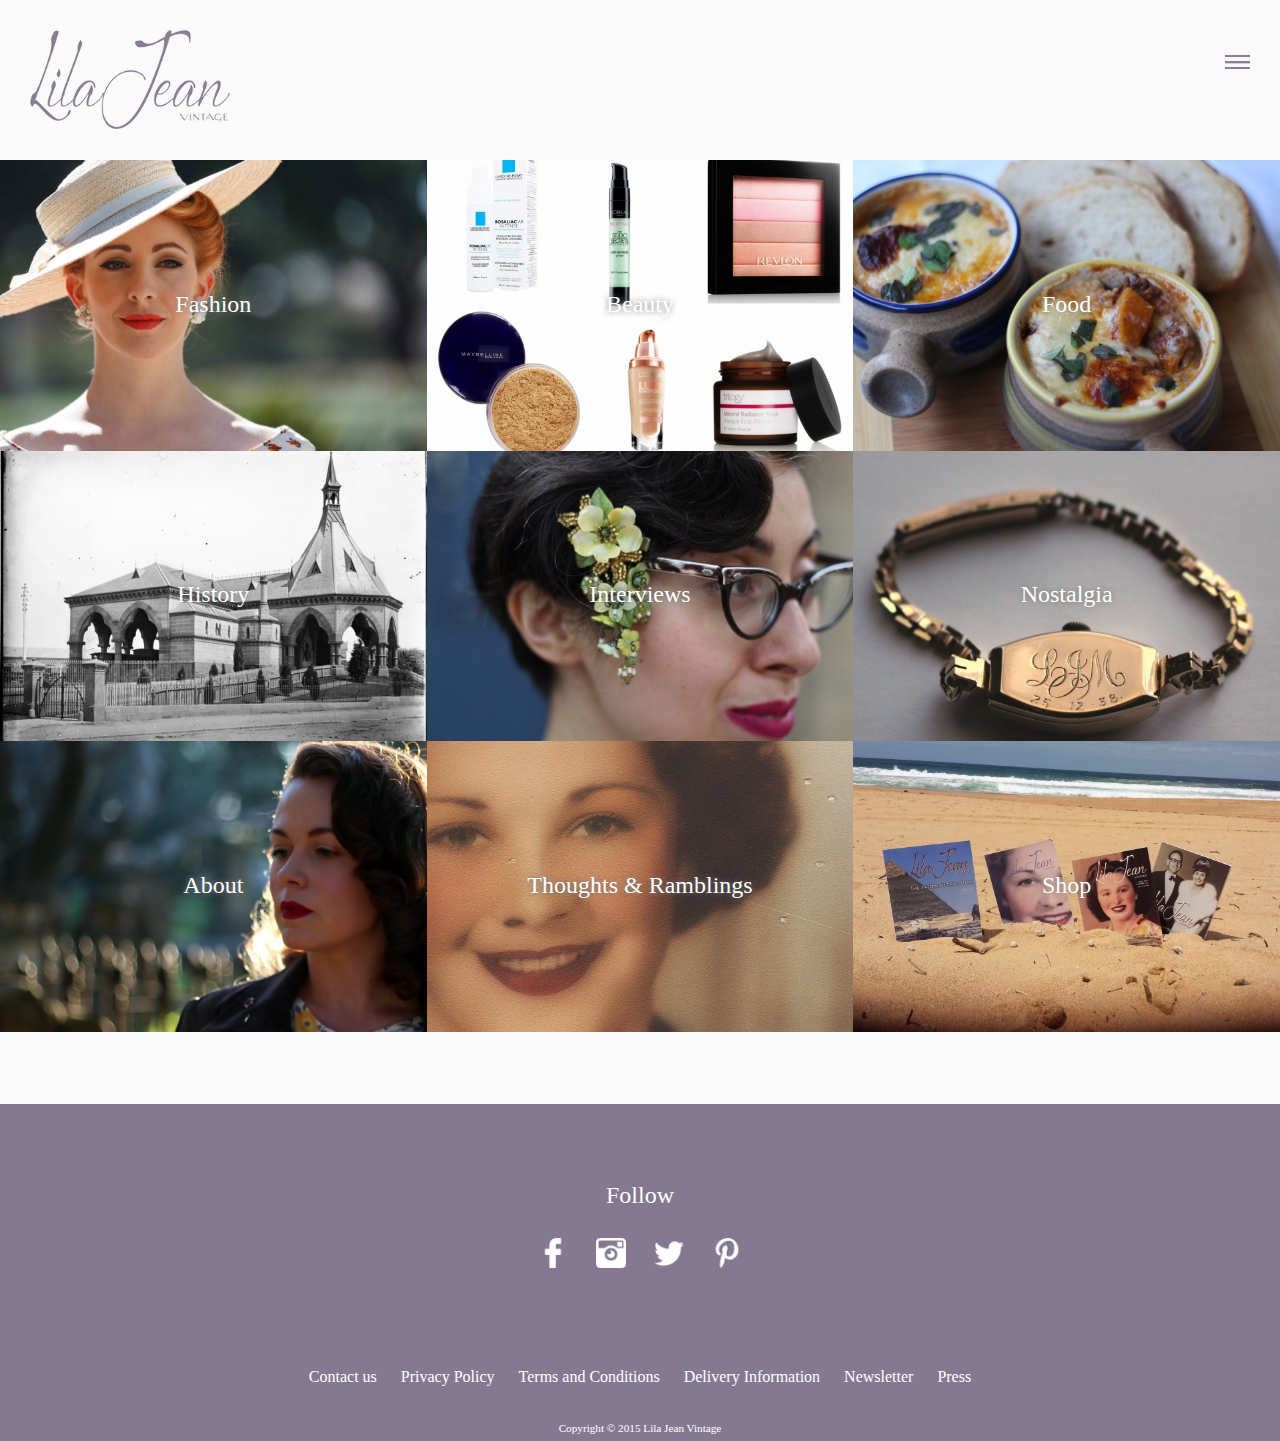
==== index.html @ 7202f4dc "update footer" ====
<!DOCTYPE html>
<html>
<head>
  <meta charset="utf-8">
  <meta http-equiv="X-UA-Compatible" content="IE=edge">
  <title>Lila Jean Vintage</title>
  <meta name="description" content="">
  <meta name="viewport" content="width=device-width, initial-scale=1">
  <link rel="shortcut icon" href="images/favicon.ico">
  <link rel="stylesheet" href="css/styles.css">
</head>
<body>

<header class="header">
  <h1 class="header__logo"><img src="images/lilla-jean-logo.png" alt="Lila Jean Vintage logo"></h1>


  <nav>
    <a href="#" class="nav__menu_cta" id="jsShowNav"><img src="images/icon-hamburger-menu.png" alt="icon menu"></a>
    <a href="#" class="nav__close_cta" id="jsCloseNav"><img src="images/icon-close.png" alt="icon close"></a>
    <ul class="nav__items">
      <li><a href="http://lilajeanvintage.wordpress.com/tag/fashion/">Fashion</a></li>
      <li><a href="http://lilajeanvintage.wordpress.com/tag/beauty/">Beauty</a></li>
<li><a href="http://lilajeanvintage.wordpress.com/tag/food/">Food</a></li>
<li><a href="http://lilajeanvintage.wordpress.com/tag/history">History</a></li>
<li><a href="http://lilajeanvintage.wordpress.com/tag/interview/">Interviews</a></li>
<li><a href="http://lilajeanvintage.wordpress.com/tag/nostalgia/">Nostalgia</a></li>
      <li><a href="about/">About</a></li>
<li><a href="http://lilajeanvintage.wordpress.com/tag/thoughts-and-ramblings/">Thoughts & Ramblings</a></li>
      <li><a href="http://shop.lilajeanvintage.com">Shop</a></li>
      <li><a href="newsletter/">Newsletter</a></li>
    </ul>
  </nav>
</header>


<main>
  <section>
    <a href="https://lilajeanvintage.wordpress.com/tag/fashion/" target="_blank" class="image_cta">
      <img src="images/fashion-cta.jpg" class="image_cta__bg">
      <span class="image_cta__text">Fashion</span>
    </a>

    <a href="https://lilajeanvintage.wordpress.com/tag/beauty/" target="_blank" class="image_cta">
      <img src="images/beauty-cta.jpg" class="image_cta__bg">
      <span class="image_cta__text">Beauty</span>
    </a>

    <a href="https://lilajeanvintage.wordpress.com/tag/food/" target="_blank" class="image_cta">
      <img src="images/food-cta.jpg" class="image_cta__bg">
      <span class="image_cta__text">Food</span>
    </a>

<a href="https://lilajeanvintage.wordpress.com/tag/history/" target="_blank" class="image_cta">
      <img src="images/history-cta.jpg" class="image_cta__bg">
      <span class="image_cta__text">History</span>
    </a>

    <a href="https://lilajeanvintage.wordpress.com/tag/interview/" target="_blank" class="image_cta">
      <img src="images/interviews-cta.jpg" class="image_cta__bg">
      <span class="image_cta__text">Interviews</span>
    </a>

    <a href="https://lilajeanvintage.wordpress.com/tag/nostalgia/" target="_blank" class="image_cta">
      <img src="images/nostalgia-cta.jpg" class="image_cta__bg">
      <span class="image_cta__text">Nostalgia</span>
    </a>
  
    <a href="about/" class="image_cta">
      <img src="images/about-cta.jpg" class="image_cta__bg">
      <span class="image_cta__text">About</span>
    </a>

    <a href="https://lilajeanvintage.wordpress.com/tag/thoughts-and-ramblings/" target="_blank" class="image_cta">
      <img src="images/issue-one-cta.jpg" class="image_cta__bg">
      <span class="image_cta__text">Thoughts & Ramblings</span>
    </a>

    <a href="http://shop.lilajeanvintage.com" target="_blank" class="image_cta">
      <img src="images/shop-cta.jpg" class="image_cta__bg">
      <span class="image_cta__text">Shop</span>
    </a>
  </section>

</main>


<footer class="footer--primary">
  <section class="follow">
    <h2 class="follow__title">Follow</h2>
    <ul class="follow__links">
      <li><a href="http://www.facebook.com/lilajeanvintage" target="_blank"><img src="images/icon-facebook.png"
                                                                                 alt="Facebook logo"></a>
      </li>
      <li><a href="http://instagram.com/lilajeanvintage" target="_blank"><img src="images/icon-instagram.png"
                                                                              alt="Instagram logo"></a></li>
      <li><a href="https://twitter.com/lilajeanvintage" target="_blank"><img src="images/icon-twitter.png"></a></li>
      <li><a href="http://pinterest.com/lilajeanvintage" target="_blank"><img src="images/icon-pinterest.png"
                                                                              alt="Pinterest logo"></a></li>
    </ul>
  </section>

  <nav class="footer_nav">
    <ul>
      <li><a href="contact-us/">Contact us</a></li>
      <li><a href="what-you-need-to-know/">Privacy Policy</a></li>
      <li><a href="what-you-need-to-know/">Terms and Conditions</a></li>
      <li><a href="what-you-need-to-know/">Delivery Information</a></li>
      <li><a href="newsletter/">Newsletter</a></li>
      <li><a href="press/">Press</a></li>
    </ul>
  </nav>

  <span class="copyright">Copyright &copy; 2015 Lila Jean Vintage</span>
</footer>

<script type="text/javascript" src="//s3.amazonaws.com/downloads.mailchimp.com/js/signup-forms/popup/embed.js" data-dojo-config="usePlainJson: true, isDebug: false"></script><script type="text/javascript">require(["mojo/signup-forms/Loader"], function(L) { L.start({"baseUrl":"mc.us8.list-manage.com","uuid":"e25e587246fcbd1bdb9b0944c","lid":"5637a9dcc6"}) })</script>
<script src="scripts/libs/jquery-2.1.3.min.js"></script>
<script src="scripts/libs/velocity.min.js"></script>
<script src="scripts/main.js"></script>

<!-- Google Analytics: UA-58886835-1 -->
<script>
  (function(b,o,i,l,e,r){b.GoogleAnalyticsObject=l;b[l]||(b[l]=
      function(){(b[l].q=b[l].q||[]).push(arguments)});b[l].l=+new Date;
    e=o.createElement(i);r=o.getElementsByTagName(i)[0];
    e.src='https://www.google-analytics.com/analytics.js';
    r.parentNode.insertBefore(e,r)}(window,document,'script','ga'));
  ga('create','UA­73125825­1','auto');ga('send','pageview');
</script>

</body>
</html>
---- css/styles.css ----
/*! normalize.css v3.0.2 | MIT License | git.io/normalize */
/**
 * 1. Set default font family to sans-serif.
 * 2. Prevent iOS text size adjust after orientation change, without disabling
 *    user zoom.
 */
html {
  font-family: sans-serif;
  /* 1 */
  -ms-text-size-adjust: 100%;
  /* 2 */
  -webkit-text-size-adjust: 100%;
  /* 2 */ }

/**
 * Remove default margin.
 */
body {
  margin: 0; }

/* HTML5 display definitions
   ========================================================================== */
/**
 * Correct `block` display not defined for any HTML5 element in IE 8/9.
 * Correct `block` display not defined for `details` or `summary` in IE 10/11
 * and Firefox.
 * Correct `block` display not defined for `main` in IE 11.
 */
article,
aside,
details,
figcaption,
figure,
footer,
header,
hgroup,
main,
menu,
nav,
section,
summary {
  display: block; }

/**
 * 1. Correct `inline-block` display not defined in IE 8/9.
 * 2. Normalize vertical alignment of `progress` in Chrome, Firefox, and Opera.
 */
audio,
canvas,
progress,
video {
  display: inline-block;
  /* 1 */
  vertical-align: baseline;
  /* 2 */ }

/**
 * Prevent modern browsers from displaying `audio` without controls.
 * Remove excess height in iOS 5 devices.
 */
audio:not([controls]) {
  display: none;
  height: 0; }

/**
 * Address `[hidden]` styling not present in IE 8/9/10.
 * Hide the `template` element in IE 8/9/11, Safari, and Firefox < 22.
 */
[hidden],
template {
  display: none; }

/* Links
   ========================================================================== */
/**
 * Remove the gray background color from active links in IE 10.
 */
a {
  background-color: transparent; }

/**
 * Improve readability when focused and also mouse hovered in all browsers.
 */
a:active,
a:hover {
  outline: 0; }

/* Text-level semantics
   ========================================================================== */
/**
 * Address styling not present in IE 8/9/10/11, Safari, and Chrome.
 */
abbr[title] {
  border-bottom: 1px dotted; }

/**
 * Address style set to `bolder` in Firefox 4+, Safari, and Chrome.
 */
b,
strong {
  font-weight: bold; }

/**
 * Address styling not present in Safari and Chrome.
 */
dfn {
  font-style: italic; }

/**
 * Address variable `h1` font-size and margin within `section` and `article`
 * contexts in Firefox 4+, Safari, and Chrome.
 */
h1 {
  font-size: 2em;
  margin: 0.67em 0; }

/**
 * Address styling not present in IE 8/9.
 */
mark {
  background: #ff0;
  color: #000; }

/**
 * Address inconsistent and variable font size in all browsers.
 */
small {
  font-size: 80%; }

/**
 * Prevent `sub` and `sup` affecting `line-height` in all browsers.
 */
sub,
sup {
  font-size: 75%;
  line-height: 0;
  position: relative;
  vertical-align: baseline; }

sup {
  top: -0.5em; }

sub {
  bottom: -0.25em; }

/* Embedded content
   ========================================================================== */
/**
 * Remove border when inside `a` element in IE 8/9/10.
 */
img {
  border: 0; }

/**
 * Correct overflow not hidden in IE 9/10/11.
 */
svg:not(:root) {
  overflow: hidden; }

/* Grouping content
   ========================================================================== */
/**
 * Address margin not present in IE 8/9 and Safari.
 */
figure {
  margin: 1em 40px; }

/**
 * Address differences between Firefox and other browsers.
 */
hr {
  -moz-box-sizing: content-box;
  box-sizing: content-box;
  height: 0; }

/**
 * Contain overflow in all browsers.
 */
pre {
  overflow: auto; }

/**
 * Address odd `em`-unit font size rendering in all browsers.
 */
code,
kbd,
pre,
samp {
  font-family: monospace, monospace;
  font-size: 1em; }

/* Forms
   ========================================================================== */
/**
 * Known limitation: by default, Chrome and Safari on OS X allow very limited
 * styling of `select`, unless a `border` property is set.
 */
/**
 * 1. Correct color not being inherited.
 *    Known issue: affects color of disabled elements.
 * 2. Correct font properties not being inherited.
 * 3. Address margins set differently in Firefox 4+, Safari, and Chrome.
 */
button,
input,
optgroup,
select,
textarea {
  color: inherit;
  /* 1 */
  font: inherit;
  /* 2 */
  margin: 0;
  /* 3 */ }

/**
 * Address `overflow` set to `hidden` in IE 8/9/10/11.
 */
button {
  overflow: visible; }

/**
 * Address inconsistent `text-transform` inheritance for `button` and `select`.
 * All other form control elements do not inherit `text-transform` values.
 * Correct `button` style inheritance in Firefox, IE 8/9/10/11, and Opera.
 * Correct `select` style inheritance in Firefox.
 */
button,
select {
  text-transform: none; }

/**
 * 1. Avoid the WebKit bug in Android 4.0.* where (2) destroys native `audio`
 *    and `video` controls.
 * 2. Correct inability to style clickable `input` types in iOS.
 * 3. Improve usability and consistency of cursor style between image-type
 *    `input` and others.
 */
button,
html input[type="button"],
input[type="reset"],
input[type="submit"] {
  -webkit-appearance: button;
  /* 2 */
  cursor: pointer;
  /* 3 */ }

/**
 * Re-set default cursor for disabled elements.
 */
button[disabled],
html input[disabled] {
  cursor: default; }

/**
 * Remove inner padding and border in Firefox 4+.
 */
button::-moz-focus-inner,
input::-moz-focus-inner {
  border: 0;
  padding: 0; }

/**
 * Address Firefox 4+ setting `line-height` on `input` using `!important` in
 * the UA stylesheet.
 */
input {
  line-height: normal; }

/**
 * It's recommended that you don't attempt to style these elements.
 * Firefox's implementation doesn't respect box-sizing, padding, or width.
 *
 * 1. Address box sizing set to `content-box` in IE 8/9/10.
 * 2. Remove excess padding in IE 8/9/10.
 */
input[type="checkbox"],
input[type="radio"] {
  box-sizing: border-box;
  /* 1 */
  padding: 0;
  /* 2 */ }

/**
 * Fix the cursor style for Chrome's increment/decrement buttons. For certain
 * `font-size` values of the `input`, it causes the cursor style of the
 * decrement button to change from `default` to `text`.
 */
input[type="number"]::-webkit-inner-spin-button,
input[type="number"]::-webkit-outer-spin-button {
  height: auto; }

/**
 * 1. Address `appearance` set to `searchfield` in Safari and Chrome.
 * 2. Address `box-sizing` set to `border-box` in Safari and Chrome
 *    (include `-moz` to future-proof).
 */
input[type="search"] {
  -webkit-appearance: textfield;
  /* 1 */
  -moz-box-sizing: content-box;
  -webkit-box-sizing: content-box;
  /* 2 */
  box-sizing: content-box; }

/**
 * Remove inner padding and search cancel button in Safari and Chrome on OS X.
 * Safari (but not Chrome) clips the cancel button when the search input has
 * padding (and `textfield` appearance).
 */
input[type="search"]::-webkit-search-cancel-button,
input[type="search"]::-webkit-search-decoration {
  -webkit-appearance: none; }

/**
 * Define consistent border, margin, and padding.
 */
fieldset {
  border: 1px solid #c0c0c0;
  margin: 0 2px;
  padding: 0.35em 0.625em 0.75em; }

/**
 * 1. Correct `color` not being inherited in IE 8/9/10/11.
 * 2. Remove padding so people aren't caught out if they zero out fieldsets.
 */
legend {
  border: 0;
  /* 1 */
  padding: 0;
  /* 2 */ }

/**
 * Remove default vertical scrollbar in IE 8/9/10/11.
 */
textarea {
  overflow: auto; }

/**
 * Don't inherit the `font-weight` (applied by a rule above).
 * NOTE: the default cannot safely be changed in Chrome and Safari on OS X.
 */
optgroup {
  font-weight: bold; }

/* Tables
   ========================================================================== */
/**
 * Remove most spacing between table cells.
 */
table {
  border-collapse: collapse;
  border-spacing: 0; }

td,
th {
  padding: 0; }

* {
  box-sizing: border-box; }

html {
  font-family: Georgia, Times, 'Times New Roman', serif;
  background: #fafafa;
  color: #333;
  -webkit-font-smoothing: antialiased; }

a {
  color: #857992; }

.hidden {
  display: none; }

.header,
.header--with_bg {
  padding: 30px 0 0 30px;
  min-height: 120px; }

.header--with_bg {
  background-position: center;
  background-size: auto 240px;
  min-height: 240px;
  position: relative; }

.header__logo {
  margin: 0;
  width: 130px;
  display: block; }
  .header__logo img {
    width: 100%; }

.header__title {
  margin: 0;
  color: #fff;
  font-weight: normal;
  text-align: center;
  position: absolute;
  bottom: 35px;
  width: 100%;
  left: 0;
  font-size: 2em;
  text-shadow: 0 0 6px #787878; }

.nav__menu_cta {
  width: 25px;
  display: block;
  position: absolute;
  top: 55px;
  right: 30px; }
  .nav__menu_cta img {
    width: 100%; }

.nav__close_cta {
  display: none;
  position: fixed;
  z-index: 101;
  top: 53px;
  right: 33px;
  width: 20px;
  height: 20px; }
  .nav__close_cta img {
    width: 100%; }

.nav__items {
  display: none;
  position: fixed;
  background: #fafafa;
  z-index: 100;
  top: 0;
  left: 0;
  height: 100vh;
  width: 100%;
  margin: 0;
  text-align: center;
  padding: 40px 0 0 0;
  list-style: none; }
  .nav__items li {
    padding: 1em 0; }
  .nav__items a {
    text-decoration: none;
    color: #444;
    font-size: 1.2em; }

.image_cta {
  font-size: 0;
  display: block;
  position: relative; }

.image_cta__bg {
  width: 100%; }

.image_cta__text,
.image_cta__text--two_lines {
  position: absolute;
  text-align: center;
  display: block;
  top: 45%;
  width: 100%;
  color: #fff;
  font-size: 24px;
  text-shadow: 0 0 6px #787878; }

.image_cta__text--two_lines {
  top: 40%; }

.just_text_section {
  padding: 60px 30px; }
  .just_text_section p {
    font-size: 1.2em;
    line-height: 1.4em;
    margin: 0;
    text-align: center; }

.footer--primary {
  text-align: center;
  color: #fff;
  overflow: auto;
  background: #857992;
  padding: 30px 20px 5px; }

.follow__title {
  font-weight: normal;
  margin: 0 0 1.2em; }

.follow__links {
  list-style: none;
  margin: 0;
  padding: 0; }
  .follow__links li {
    display: inline-block;
    text-align: center;
    width: 30px;
    margin: 0 12px; }
    .follow__links li img {
      width: 100%; }

.footer_nav {
  margin: 3em 0 2em; }
  .footer_nav ul {
    list-style: none;
    margin: 0;
    padding: 0; }
  .footer_nav li {
    display: inline-block;
    padding: 0 10px; }
  .footer_nav a {
    color: #fff;
    text-decoration: none; }

.copyright {
  font-size: .7em; }

.main_article {
  margin: 0 1em 2em; }
  .main_article h1 {
    font-size: 1.3em;
    margin: 1.5em 0; }
  .main_article h2 {
    font-size: 1.2em;
    margin: 0 0 .4em; }
  .main_article p, .main_article blockquote {
    margin: 0 0 1em;
    line-height: 1.5em; }

.article_figure__img {
  width: 100%; }

.article_figure__caption {
  text-align: center;
  font-style: italic; }

.quote {
  margin: 0 0 3em;
  padding: 0 0 0 1em;
  border-left: 5px solid #f0f0f0; }

.quote--reverse {
  text-align: right;
  border-left: none;
  padding: 0 1em 0 0;
  border-right: 5px solid #f0f0f0; }

.desktop_left_column {
  text-align: center; }

.quote__footer {
  background: none;
  padding: 1em 0 0; }

.promo-banner {
  background: #857992;
  padding: 2em 1em;
  text-align: center;
  color: #fff; }
  .promo-banner a {
    color: #fff;
    text-decoration: none; }

.promo-banner__header {
  color: #fff;
  margin: 0; }

.promo-banner__cta {
  border: none;
  background: #fff;
  color: #857992;
  padding: .5em 2em;
  font-weight: bold; }

@media (min-width: 800px) {
  .header {
    min-height: 160px; }

  .header__logo {
    width: 200px; }

  .header--with_bg {
    background-size: cover; }

  .image_cta__bg {
    transition: all 0.5s ease; }

  .image_cta {
    float: left;
    width: 33.333333%;
    background: #857992;
    overflow: hidden; }
    .image_cta:hover {
      cursor: pointer; }
      .image_cta:hover .image_cta__bg {
        opacity: .2;
        transform: scale(1.05); }

  .image_cta__text,
  .image_cta__text--two_lines {
    font-size: 24px; }

  .just_text_section {
    width: 100%;
    float: left;
    padding: 4em 20%; }
    .just_text_section p {
      font-size: 1.5em; }

  .main_article {
    width: 500px;
    margin: 0 auto; }

  .article_figure {
    width: 700px;
    margin: 1em 0 1em -100px; }

  .desktop_two_column {
    width: 600px;
    margin: 0 0 0 -50px; }
    .desktop_two_column img {
      width: 200px; }

  .desktop_left_column {
    text-align: left;
    width: 220px;
    display: inline-block; }

  .desktop_right_column {
    width: 375px;
    display: inline-block;
    vertical-align: top; }

  .footer--primary {
    float: left;
    width: 100%;
    margin-top: 4.5em; }

  .follow {
    padding: 3em 0; } }

/*# sourceMappingURL=styles.css.map */
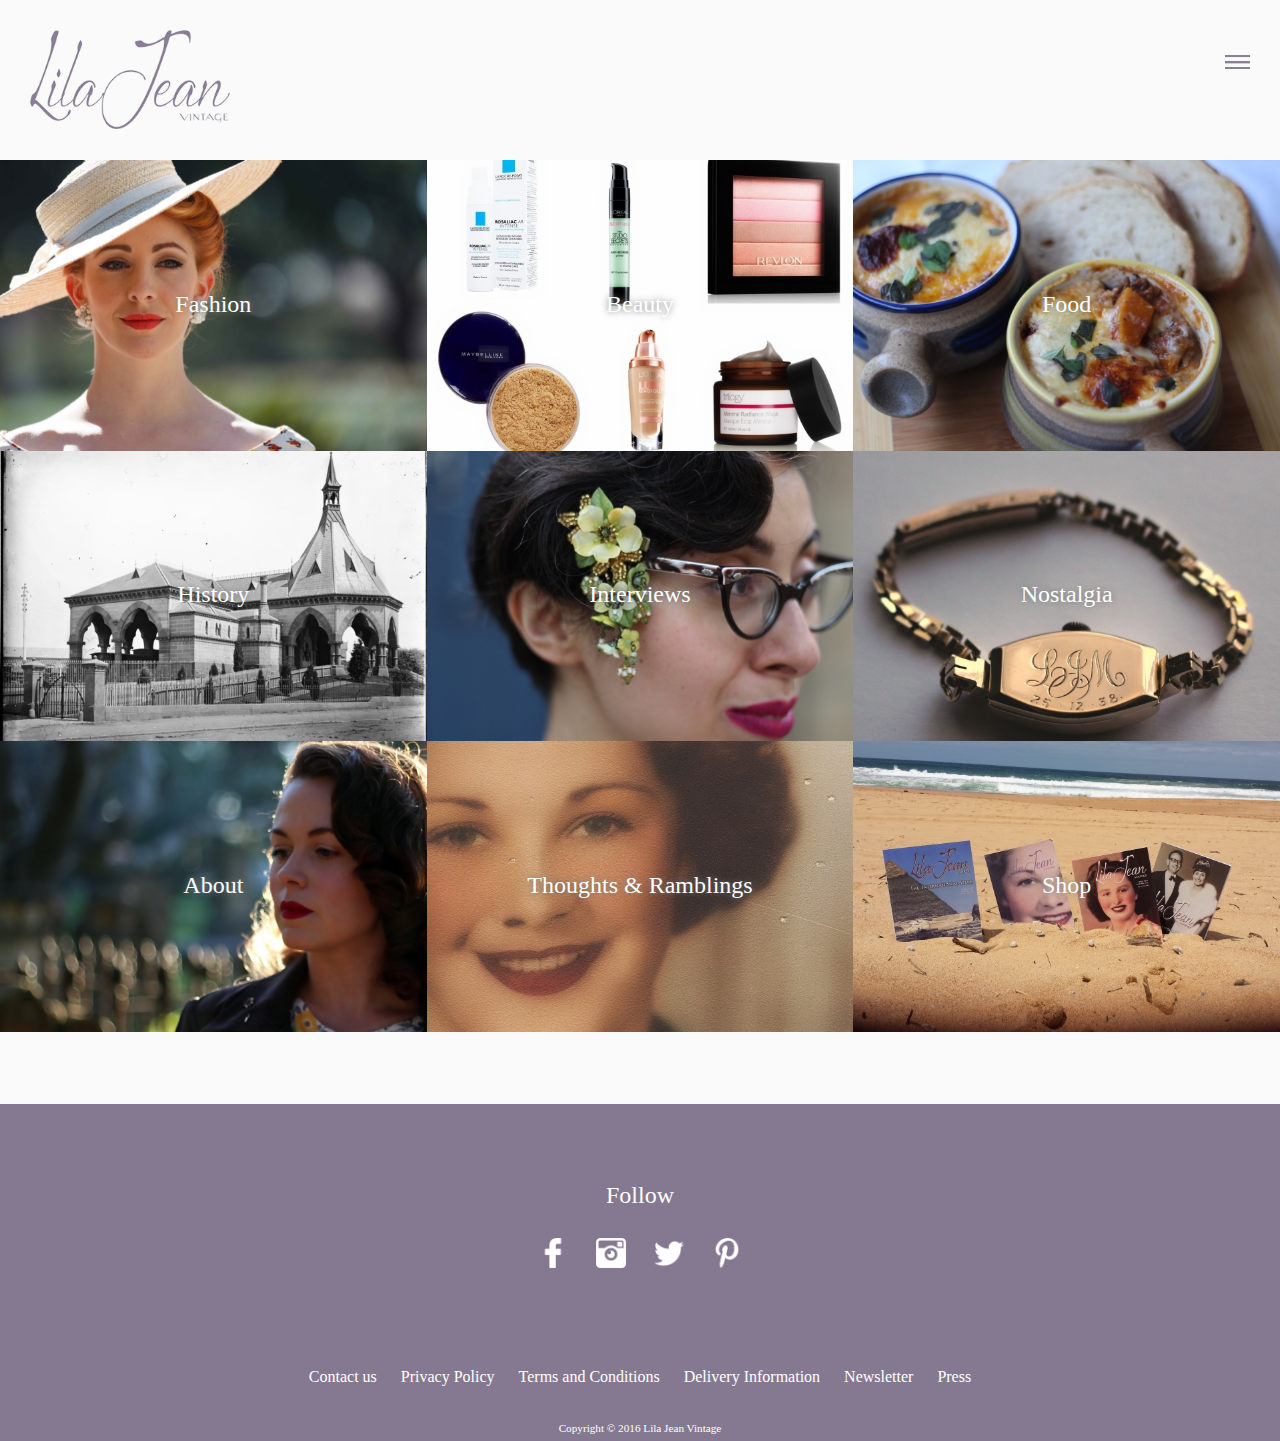
==== commit bd152e76: "update copyright date" ====
--- a/index.html
+++ b/index.html
@@ -111,7 +111,7 @@
     </ul>
   </nav>
 
-  <span class="copyright">Copyright &copy; 2015 Lila Jean Vintage</span>
+  <span class="copyright">Copyright &copy; 2016 Lila Jean Vintage</span>
 </footer>
 
 <script type="text/javascript" src="//s3.amazonaws.com/downloads.mailchimp.com/js/signup-forms/popup/embed.js" data-dojo-config="usePlainJson: true, isDebug: false"></script><script type="text/javascript">require(["mojo/signup-forms/Loader"], function(L) { L.start({"baseUrl":"mc.us8.list-manage.com","uuid":"e25e587246fcbd1bdb9b0944c","lid":"5637a9dcc6"}) })</script>
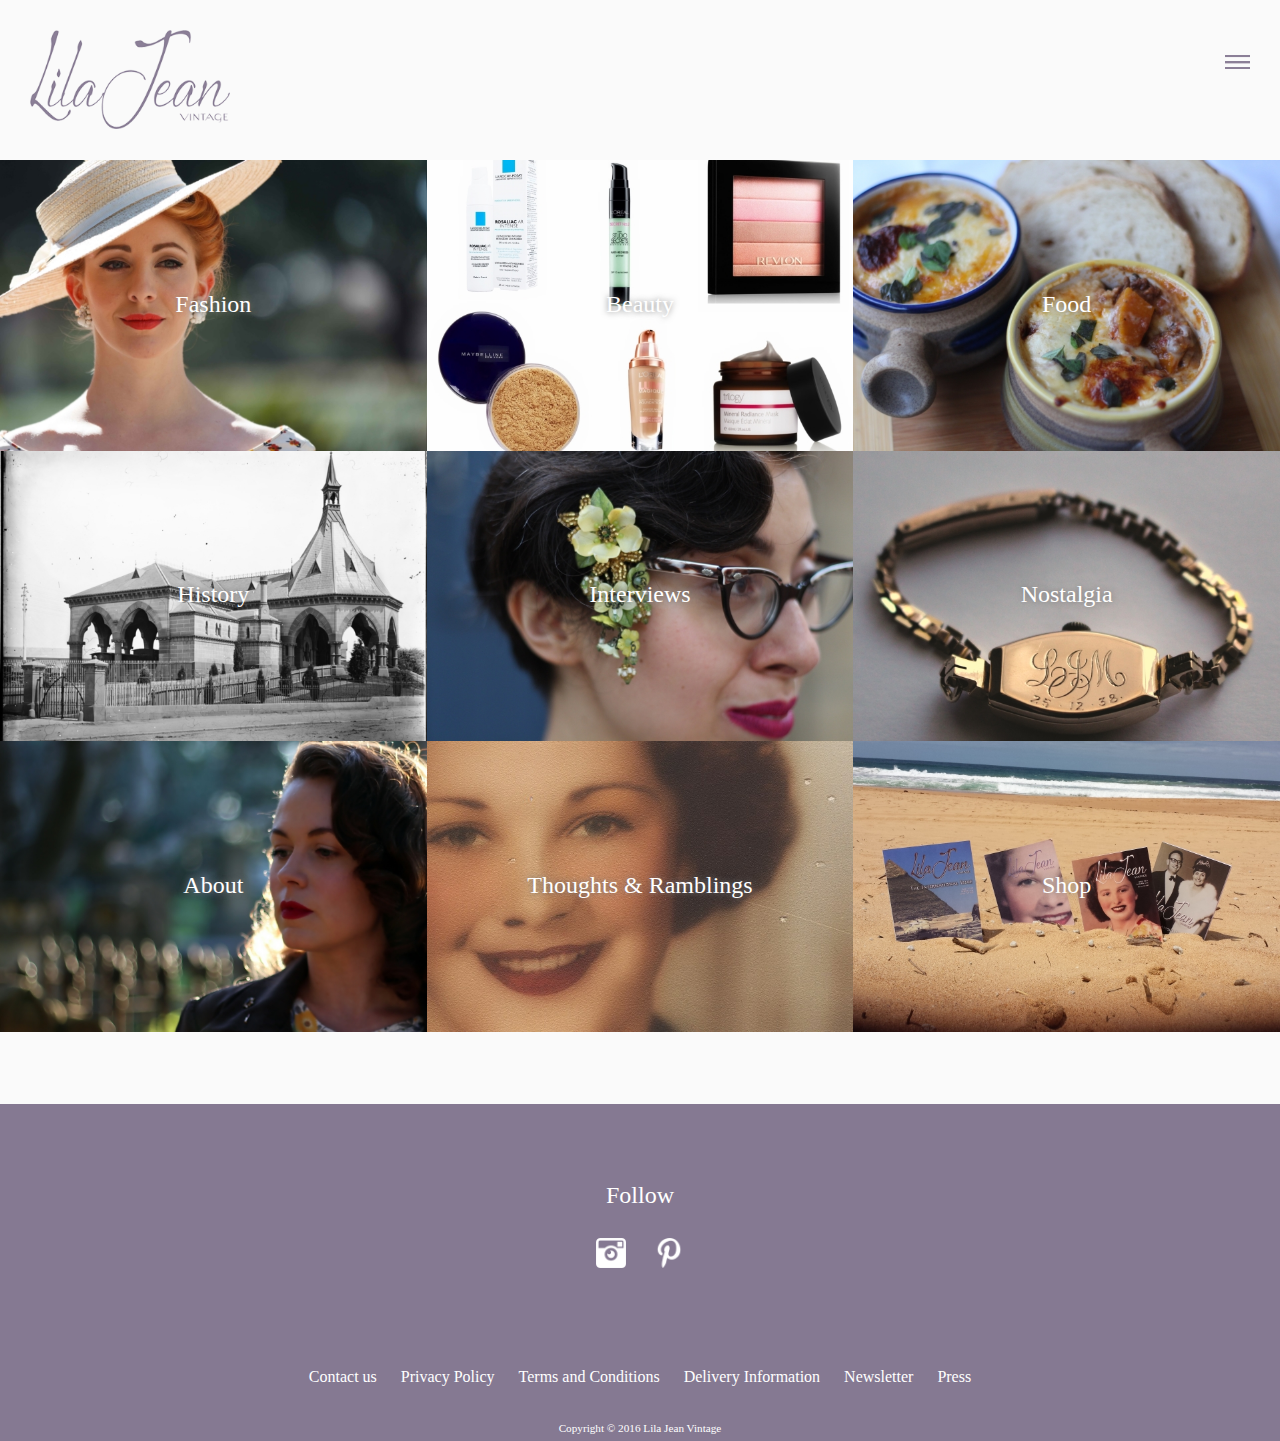
==== commit 9cae2d69: "remove FB and twitter" ====
--- a/index.html
+++ b/index.html
@@ -89,12 +89,9 @@
   <section class="follow">
     <h2 class="follow__title">Follow</h2>
     <ul class="follow__links">
-      <li><a href="http://www.facebook.com/lilajeanvintage" target="_blank"><img src="images/icon-facebook.png"
-                                                                                 alt="Facebook logo"></a>
       </li>
       <li><a href="http://instagram.com/lilajeanvintage" target="_blank"><img src="images/icon-instagram.png"
                                                                               alt="Instagram logo"></a></li>
-      <li><a href="https://twitter.com/lilajeanvintage" target="_blank"><img src="images/icon-twitter.png"></a></li>
       <li><a href="http://pinterest.com/lilajeanvintage" target="_blank"><img src="images/icon-pinterest.png"
                                                                               alt="Pinterest logo"></a></li>
     </ul>
@@ -121,12 +118,13 @@
 
 <!-- Google Analytics: UA-58886835-1 -->
 <script>
-  (function(b,o,i,l,e,r){b.GoogleAnalyticsObject=l;b[l]||(b[l]=
-      function(){(b[l].q=b[l].q||[]).push(arguments)});b[l].l=+new Date;
-    e=o.createElement(i);r=o.getElementsByTagName(i)[0];
-    e.src='https://www.google-analytics.com/analytics.js';
-    r.parentNode.insertBefore(e,r)}(window,document,'script','ga'));
-  ga('create','UA­73125825­1','auto');ga('send','pageview');
+  (function(i,s,o,g,r,a,m){i['GoogleAnalyticsObject']=r;i[r]=i[r]||function(){
+  (i[r].q=i[r].q||[]).push(arguments)},i[r].l=1*new Date();a=s.createElement(o),
+  m=s.getElementsByTagName(o)[0];a.async=1;a.src=g;m.parentNode.insertBefore(a,m)
+  })(window,document,'script','https://www.google-analytics.com/analytics.js','ga');
+
+  ga('create', 'UA-73125825-1', 'auto');
+  ga('send', 'pageview');
 </script>
 
 </body>
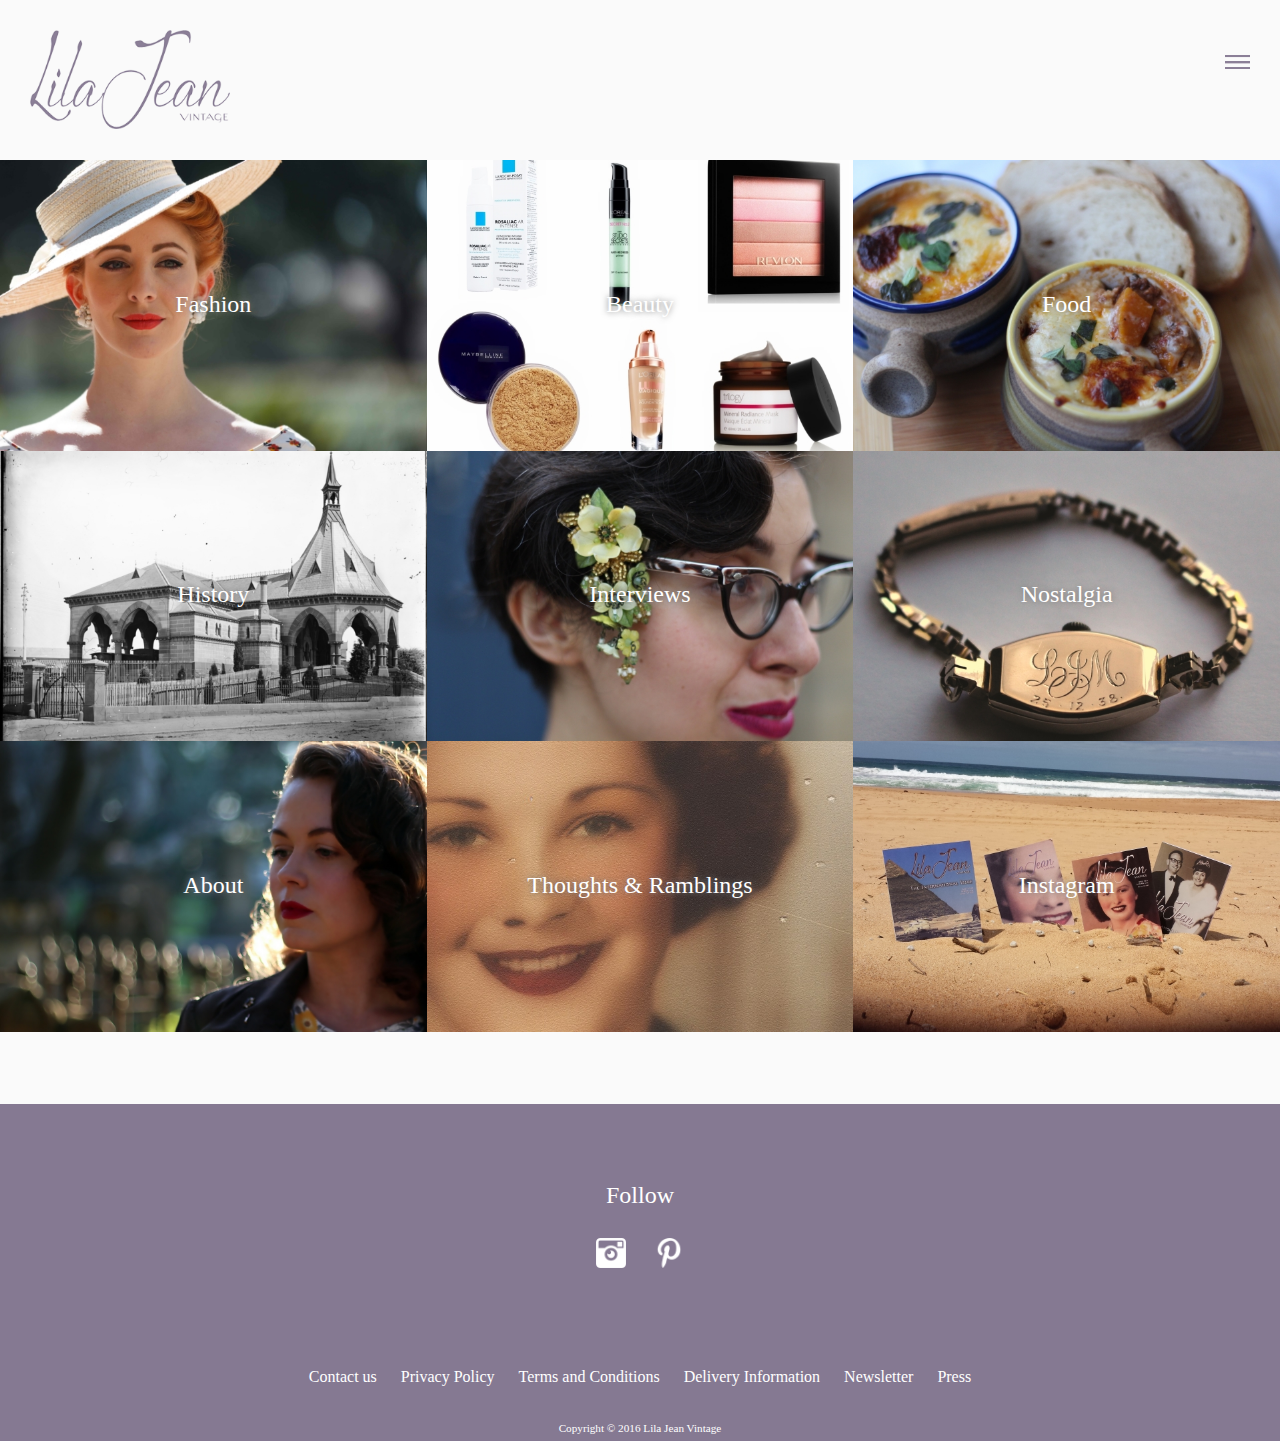
==== commit d9c31149: "Change shop tile" ====
--- a/index.html
+++ b/index.html
@@ -76,9 +76,9 @@
       <span class="image_cta__text">Thoughts & Ramblings</span>
     </a>
 
-    <a href="http://shop.lilajeanvintage.com" target="_blank" class="image_cta">
+    <a href="https://www.instagram.com/lilajeanvintage/?hl=en" target="_blank" class="image_cta">
       <img src="images/shop-cta.jpg" class="image_cta__bg">
-      <span class="image_cta__text">Shop</span>
+      <span class="image_cta__text">Instagram</span>
     </a>
   </section>
 
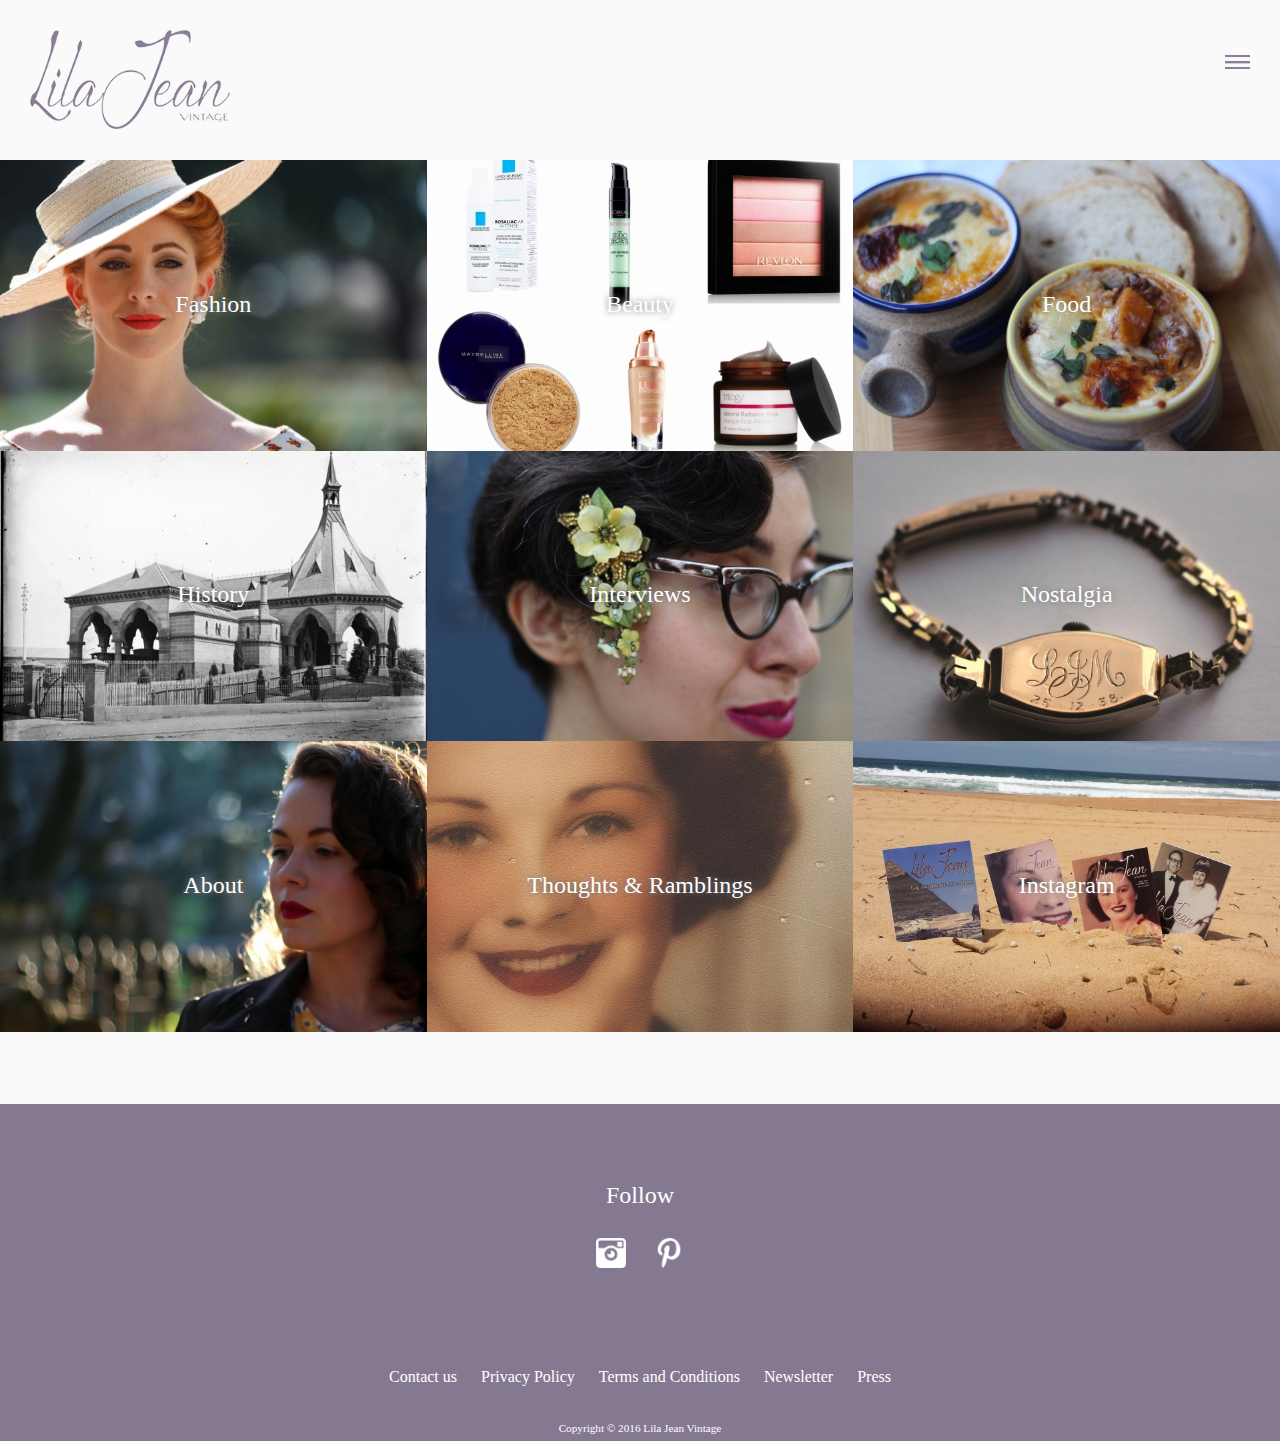
==== commit 3cbfd40a: "Content update" ====
--- a/index.html
+++ b/index.html
@@ -102,7 +102,6 @@
       <li><a href="contact-us/">Contact us</a></li>
       <li><a href="what-you-need-to-know/">Privacy Policy</a></li>
       <li><a href="what-you-need-to-know/">Terms and Conditions</a></li>
-      <li><a href="what-you-need-to-know/">Delivery Information</a></li>
       <li><a href="newsletter/">Newsletter</a></li>
       <li><a href="press/">Press</a></li>
     </ul>
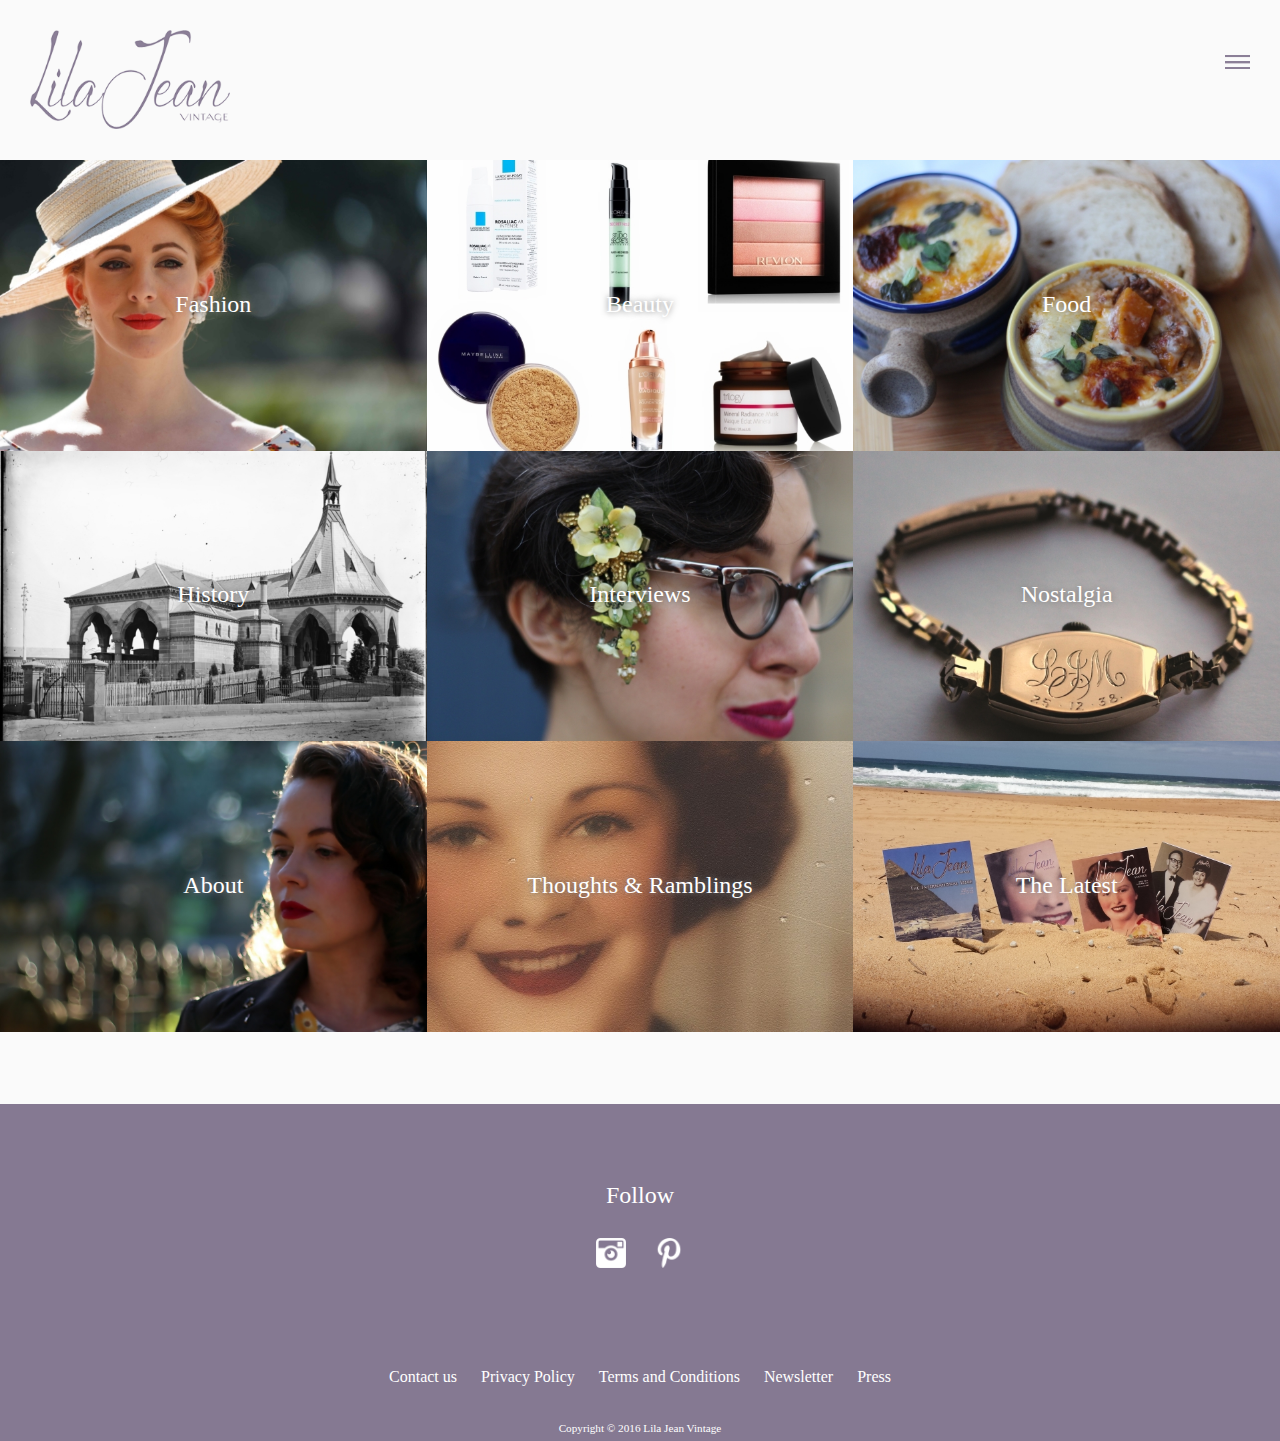
==== commit f45ba88c: "tile change" ====
--- a/index.html
+++ b/index.html
@@ -27,7 +27,6 @@
 <li><a href="http://lilajeanvintage.wordpress.com/tag/nostalgia/">Nostalgia</a></li>
       <li><a href="about/">About</a></li>
 <li><a href="http://lilajeanvintage.wordpress.com/tag/thoughts-and-ramblings/">Thoughts & Ramblings</a></li>
-      <li><a href="http://shop.lilajeanvintage.com">Shop</a></li>
       <li><a href="newsletter/">Newsletter</a></li>
     </ul>
   </nav>
@@ -76,9 +75,9 @@
       <span class="image_cta__text">Thoughts & Ramblings</span>
     </a>
 
-    <a href="https://www.instagram.com/lilajeanvintage/?hl=en" target="_blank" class="image_cta">
+    <a href="https://lilajeanvintage.wordpress.com/" target="_blank" class="image_cta">
       <img src="images/shop-cta.jpg" class="image_cta__bg">
-      <span class="image_cta__text">Instagram</span>
+      <span class="image_cta__text">The Latest</span>
     </a>
   </section>
 
